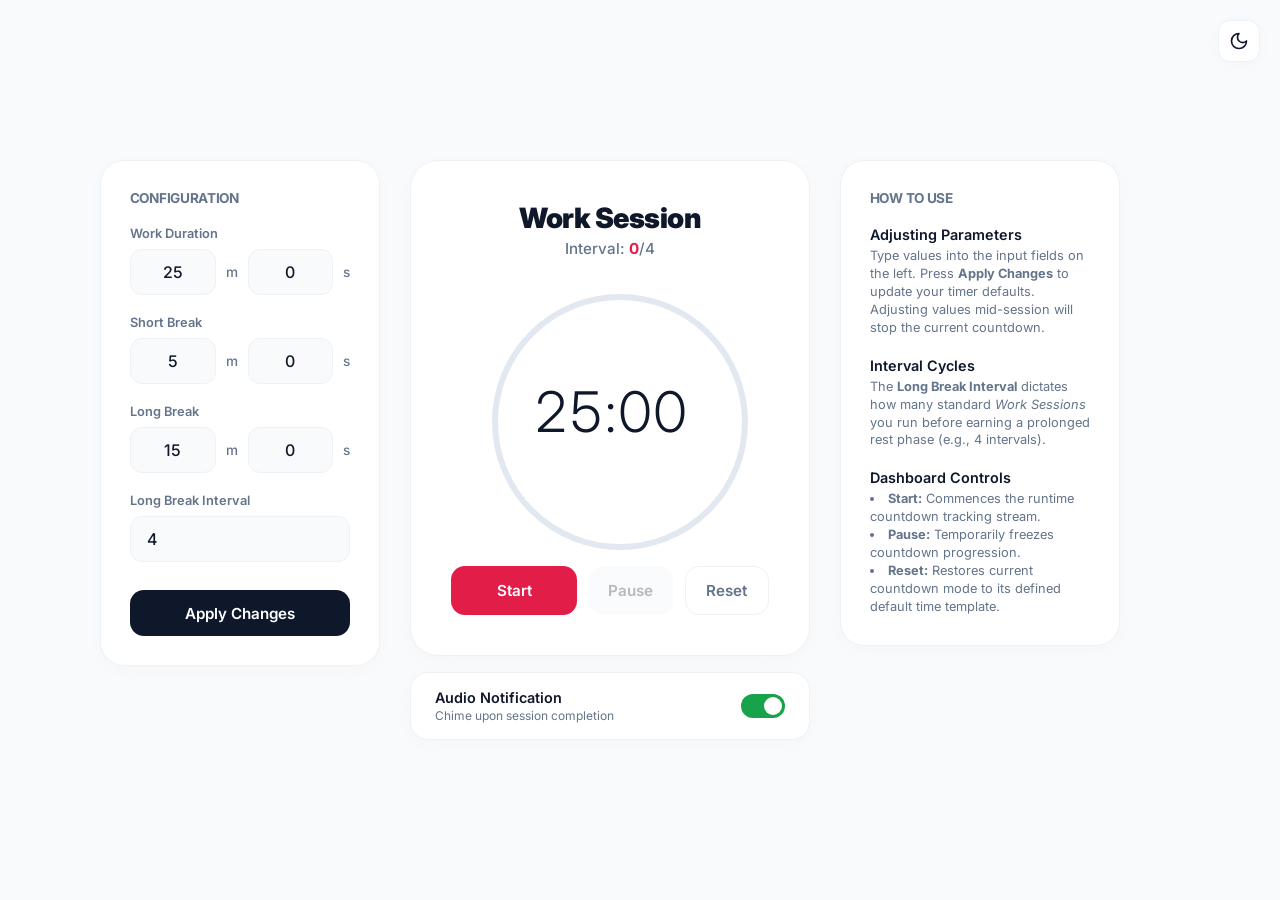
==== src/index.html @ e21da762 "FOLDER MANAGEMENT" ====
<!DOCTYPE html>
<html lang="en">
<head>
    <meta charset="UTF-8">
    <meta name="viewport" content="width=device-width, initial-scale=1.0">
    <title>Pomodoro Timer</title>
    <link rel="stylesheet" href="style.css">
    <link href="https://fonts.googleapis.com/css2?family=Inter:wght@300;400;500;600;700;900&display=swap" rel="stylesheet">
    <link rel="icon" href="/Assets/favicon.png" type="image/png">
</head>
<body>

    <!-- Top Navigation Utility Bar -->
    <div class="utility-bar">
        <button id="theme-toggle-btn" class="util-btn" aria-label="Toggle dark mode">
            <svg class="icon-sun" xmlns="http://www.w3.org/2000/svg" viewBox="0 0 24 24" fill="none" stroke="currentColor" stroke-width="2" stroke-linecap="round" stroke-linejoin="round"><circle cx="12" cy="12" r="4"></circle><path d="M12 2v2M12 20v2M4.93 4.93l1.41 1.41M17.66 17.66l1.41 1.41M2 12h2M20 12h2M6.34 17.66l-1.41 1.41M19.07 4.93l-1.41 1.41"></path></svg>
            <svg class="icon-moon" xmlns="http://www.w3.org/2000/svg" viewBox="0 0 24 24" fill="none" stroke="currentColor" stroke-width="2" stroke-linecap="round" stroke-linejoin="round"><path d="M12 3a6 6 0 0 0 9 9 9 9 0 1 1-9-9Z"></path></svg>
        </button>
    </div>

    <!-- Main Workspace Layout Grid -->
    <div class="workspace-grid">
        
        <!-- Left Column Component: Parameter Configurations -->
        <section class="config-panel">
            <h2 class="section-title">Configuration</h2>
            
            <div class="input-group">
                <label>Work Duration</label>
                <div class="numeric-inputs">
                    <input type="number" id="input-work-min" value="25"><span>m</span>
                    <input type="number" id="input-work-sec" value="0"><span>s</span>
                </div>
            </div>

            <div class="input-group">
                <label>Short Break</label>
                <div class="numeric-inputs">
                    <input type="number" id="input-short-min" value="5"><span>m</span>
                    <input type="number" id="input-short-sec" value="0"><span>s</span>
                </div>
            </div>

            <div class="input-group">
                <label>Long Break</label>
                <div class="numeric-inputs">
                    <input type="number" id="input-long-min" value="15"><span>m</span>
                    <input type="number" id="input-long-sec" value="0"><span>s</span>
                </div>
            </div>

            <div class="input-group">
                <label for="input-target-sessions">Long Break Interval</label>
                <input type="number" id="input-target-sessions" value="4" class="block-field">
            </div>

            <button id="btn-save-settings" class="btn btn-apply">Apply Changes</button>
        </section>

        <!-- Center Column Component: Main Timer Interface -->
        <div class="timer-area">
            <main class="container">
                <header class="timer-header">
                    <h1 id="current-mode">Work Session</h1>
                    <p class="session-count">Interval: <span id="completed-count">0</span>/<span id="target-count-display">4</span></p>
                </header>

                <!-- Dial Progress Interface -->
                <div class="timer-container">
                    <svg class="progress-ring" width="280" height="280">
                        <circle class="progress-ring__background" stroke-width="6" fill="transparent" r="125" cx="140" cy="140"/>
                        <circle class="progress-ring__circle" stroke-width="6" fill="transparent" r="125" cx="140" cy="140"/>
                    </svg>
                    <div class="timer-display" id="time-left">25:00</div>
                </div>

                <!-- Control Button Matrix -->
                <div class="controls">
                    <button id="btn-start" class="btn btn-start">Start</button>
                    <button id="btn-pause" class="btn btn-pause" disabled>Pause</button>
                    <button id="btn-reset" class="btn btn-reset">Reset</button>
                </div>
            </main>

            <!-- Sound Toggle Module -->
            <section class="preferences-panel">
                <div class="preference-row">
                    <div class="preference-info">
                        <span class="preference-title">Audio Notification</span>
                        <span class="preference-desc">Chime upon session completion</span>
                    </div>
                    <label class="switch">
                        <input type="checkbox" id="sound-chk" checked>
                        <span class="slider"></span>
                    </label>
                </div>
            </section>
        </div>

        <!-- Right Column Component: Operational Guide Manual -->
        <section class="guide-panel">
            <h2 class="section-title">How to Use</h2>
            
            <div class="guide-item">
                <h3>Adjusting Parameters</h3>
                <p>Type values into the input fields on the left. Press <strong>Apply Changes</strong> to update your timer defaults. Adjusting values mid-session will stop the current countdown.</p>
            </div>

            <div class="guide-item">
                <h3>Interval Cycles</h3>
                <p>The <strong>Long Break Interval</strong> dictates how many standard <em>Work Sessions</em> you run before earning a prolonged rest phase (e.g., 4 intervals).</p>
            </div>

            <div class="guide-item">
                <h3>Dashboard Controls</h3>
                <ul>
                    <li><strong>Start:</strong> Commences the runtime countdown tracking stream.</li>
                    <li><strong>Pause:</strong> Temporarily freezes countdown progression.</li>
                    <li><strong>Reset:</strong> Restores current countdown mode to its defined default time template.</li>
                </ul>
            </div>
        </section>

    </div>

    <!-- Alarm Audio Element -->
    <audio id="alarm-sound" src="https://assets.mixkit.co/active_storage/sfx/2869/2869-default.wav" preload="auto"></audio>
    <script src="script.js"></script>
</body>
</html>
---- src/style.css ----
/* --- Sophisticated Blackish-Grey Palette Tokens --- */
:root {
    --bg-color: #f8fafc;
    --card-bg: #ffffff;
    --text-main: #0f172a;
    --text-muted: #64748b;
    --ring-bg: #e2e8f0;
    --border-line: #edf2f7;
    
    --btn-pause-bg: #f1f5f9;
    --btn-pause-hover: #e2e8f0;
    --btn-pause-active: #cbd5e1;
    
    /* True Crimson Accent Elements */
    --color-work: #e11d48;
    --color-short: #2563eb;
    --color-long: #16a34a;
    --primary-color: var(--color-work);
    
    --shadow-main: 0 4px 20px rgba(0, 0, 0, 0.02);
    --transition-speed: 0.25s;
}

[data-theme="dark"] {
    /* Pure Black changed to Charcoal Blackish-Grey UI profile */
    --bg-color: #1a1a1e;
    --card-bg: #222227;
    --text-main: #f8fafc;
    --text-muted: #94a3b8;
    --ring-bg: #2e2e36;
    --border-line: #32323b;
    
    --btn-pause-bg: #2e2e36;
    --btn-pause-hover: #3e3e48;
    --btn-pause-active: #4a4a56;
    --shadow-main: 0 10px 30px rgba(0, 0, 0, 0.25);
}

/* --- Base Layout Rules --- */
* {
    box-sizing: border-box;
    margin: 0;
    padding: 0;
}

input[type="number"]::-webkit-outer-spin-button,
input[type="number"]::-webkit-inner-spin-button {
    -webkit-appearance: none;
    margin: 0;
}
input[type="number"] {
    -moz-appearance: textfield;
}

body {
    font-family: 'Inter', sans-serif;
    background-color: var(--bg-color);
    color: var(--text-main);
    min-height: 100vh;
    display: flex;
    justify-content: center;
    align-items: center;
    transition: background-color var(--transition-speed) ease, color var(--transition-speed) ease;
}

/* --- Top Bar Accessories --- */
.utility-bar {
    position: absolute;
    top: 20px;
    right: 20px;
    z-index: 10;
}

.util-btn {
    background: var(--card-bg);
    border: 1px solid var(--border-line);
    color: var(--text-main);
    width: 42px;
    height: 42px;
    border-radius: 12px;
    cursor: pointer;
    display: flex;
    align-items: center;
    justify-content: center;
    box-shadow: var(--shadow-main);
    transition: transform 0.2s ease, background-color var(--transition-speed), border-color var(--transition-speed);
}
.util-btn:hover { transform: scale(1.04); }
.util-btn svg { width: 20px; height: 20px; position: absolute; }

[data-theme="dark"] .icon-moon { opacity: 0; transform: scale(0); }
[data-theme="dark"] .icon-sun { opacity: 1; transform: scale(1); }
html:not([data-theme="dark"]) .icon-sun { opacity: 0; transform: scale(0); }
html:not([data-theme="dark"]) .icon-moon { opacity: 1; transform: scale(1); }

/* --- Layout Adaptive Tri-Column Workspace Grid --- */
.workspace-grid {
    display: grid;
    grid-template-columns: 280px 400px 280px;
    gap: 30px;
    width: 100%;
    max-width: 1120px;
    padding: 40px 20px;
    align-items: start;
}

/* --- Modular Sidebar Panels (Configuration & Instructional Manual) --- */
.config-panel, .guide-panel {
    background: var(--card-bg);
    padding: 1.8rem;
    border-radius: 24px;
    border: 1px solid var(--border-line);
    box-shadow: var(--shadow-main);
    transition: background-color var(--transition-speed), border-color var(--transition-speed);
}

.section-title {
    font-size: 1.15rem;
    font-weight: 700;
    margin-bottom: 1.25rem;
    letter-spacing: -0.3px;
    text-transform: uppercase;
    font-size: 0.85rem;
    color: var(--text-muted);
}

/* Form Settings Styling Components — Refactored for full-width responsive box fitting */
.input-group { 
    display: flex; 
    flex-direction: column; 
    gap: 8px; 
    margin-bottom: 1.25rem; 
}
.input-group label { 
    font-size: 0.8rem; 
    font-weight: 600; 
    color: var(--text-muted); 
}
.numeric-inputs { 
    display: flex; 
    align-items: center; 
    gap: 10px; 
    width: 100%; 
}

.numeric-inputs input {
    flex: 1;
    min-width: 0;
}

.numeric-inputs input, .block-field {
    background: var(--bg-color);
    border: 1px solid var(--border-line);
    color: var(--text-main);
    font-size: 1rem;
    font-weight: 500;
    padding: 0.75rem;
    border-radius: 12px;
    text-align: center;
    font-family: inherit;
    transition: border-color var(--transition-speed), background-color var(--transition-speed);
}
.numeric-inputs input:focus, .block-field:focus { outline: none; border-color: var(--primary-color); }
.block-field { width: 100%; text-align: left; padding-left: 16px; }
.numeric-inputs span { font-size: 0.85rem; color: var(--text-muted); font-weight: 500; user-select: none; }

/* Guide Panel Explanatory Blocks */
.guide-item {
    margin-bottom: 1.25rem;
}
.guide-item:last-child { margin-bottom: 0; }
.guide-item h3 {
    font-size: 0.9rem;
    font-weight: 600;
    margin-bottom: 0.25rem;
}
.guide-item p, .guide-item li {
    font-size: 0.8rem;
    color: var(--text-muted);
    line-height: 1.4;
}
.guide-item ul {
    list-style-position: inside;
    margin-top: 4px;
}

/* --- Center Core Dashboard Component --- */
.timer-area { display: flex; flex-direction: column; gap: 16px; }

.container {
    background: var(--card-bg);
    padding: 2.5rem;
    border-radius: 28px;
    border: 1px solid var(--border-line);
    box-shadow: var(--shadow-main);
    text-align: center;
    transition: background-color var(--transition-speed), border-color var(--transition-speed);
}

.timer-header h1 { font-size: 1.75rem; font-weight: 900; letter-spacing: -0.5px; margin-bottom: 0.25rem; }
.session-count { font-size: 0.95rem; color: var(--text-muted); font-weight: 500; }
#completed-count { color: var(--primary-color); font-weight: 700; }

/* --- Radial Metric Circle Dial Display --- */
.timer-container {
    position: relative;
    width: 260px;
    height: 260px;
    margin: 1.5rem auto;
    display: flex;
    justify-content: center;
    align-items: center;
}

.progress-ring { position: absolute; top: 0; left: 0; transform: rotate(-90deg); }
.progress-ring__background { stroke: var(--ring-bg); transition: stroke var(--transition-speed); }
.progress-ring__circle {
    stroke: var(--primary-color);
    transition: stroke-dashoffset 0.1s linear, stroke var(--transition-speed);
}

.timer-display {
    font-size: 3.5rem;
    font-weight: 300;
    letter-spacing: -1px;
    color: var(--text-main);
    font-variant-numeric: tabular-nums;
}

/* --- Control Command Button Configurations --- */
.controls { display: flex; gap: 12px; }

.btn {
    font-family: 'Inter', sans-serif;
    font-size: 0.95rem;
    font-weight: 600;
    padding: 0.85rem 1.2rem;
    border: none;
    border-radius: 14px;
    cursor: pointer;
    transition: transform 0.08s ease, background-color 0.15s ease, opacity 0.15s ease;
}
.btn:not(:disabled):active { transform: scale(0.96); }

.btn-start { background-color: var(--primary-color); color: white; flex: 2; }
.btn-start:hover:not(:disabled) { opacity: 0.9; }

.btn-pause { background-color: var(--btn-pause-bg); color: var(--text-main); flex: 1; }
.btn-pause:hover:not(:disabled) { background-color: var(--btn-pause-hover); }
.btn-pause:active:not(:disabled) { background-color: var(--btn-pause-active); }

.btn-reset { background-color: transparent; border: 1px solid var(--border-line); color: var(--text-muted); flex: 1; }
.btn-reset:hover { background-color: var(--btn-pause-bg); color: var(--text-main); }

.btn-apply { background-color: var(--text-main); color: var(--card-bg); width: 100%; margin-top: 0.5rem; }
.btn-apply:hover { opacity: 0.85; }

.btn:disabled { opacity: 0.3; cursor: not-allowed; transform: none !important; }

/* --- Notification Toggles Footer Panel --- */
.preferences-panel {
    background: var(--card-bg);
    border-radius: 18px;
    padding: 1rem 1.5rem;
    border: 1px solid var(--border-line);
    box-shadow: var(--shadow-main);
    transition: background-color var(--transition-speed), border-color var(--transition-speed);
}
.preference-row { display: flex; justify-content: space-between; align-items: center; }
.preference-info { display: flex; flex-direction: column; gap: 2px; text-align: left; }
.preference-title { font-size: 0.9rem; font-weight: 600; }
.preference-desc { font-size: 0.75rem; color: var(--text-muted); }

/* Tactile Slider Switch Setup */
.switch { position: relative; display: inline-block; width: 44px; height: 24px; flex-shrink: 0; }
.switch input { opacity: 0; width: 0; height: 0; }
.slider {
    position: absolute; cursor: pointer; top: 0; left: 0; right: 0; bottom: 0;
    background-color: var(--ring-bg);
    border-radius: 24px;
    transition: background-color 0.2s ease;
}
.slider:before {
    position: absolute; content: ""; height: 18px; width: 18px; left: 3px; bottom: 3px;
    background-color: #ffffff;
    border-radius: 50%;
    transition: transform 0.2s cubic-bezier(0.4, 0, 0.2, 1);
}
input:checked + .slider { background-color: var(--color-long); }
input:checked + .slider:before { transform: translateX(20px); }

/* --- Media Breakpoints (Responsive Tablet/Mobile Reflow Mapping) --- */
@media (max-width: 1024px) {
    .workspace-grid {
        grid-template-columns: 100%;
        gap: 24px;
        padding: 80px 20px 40px 20px;
    }
    .config-panel { order: 2; }
    .timer-area { order: 1; }
    .guide-panel { order: 3; }
}

@media (max-width: 480px) {
    .container { padding: 2rem 1.25rem; }
    .timer-container { width: 230px; height: 230px; }
    .progress-ring { width: 230px; height: 230px; }
    .progress-ring circle { cx: 115px; cy: 115px; r: 100px; }
    .timer-display { font-size: 3rem; }
}
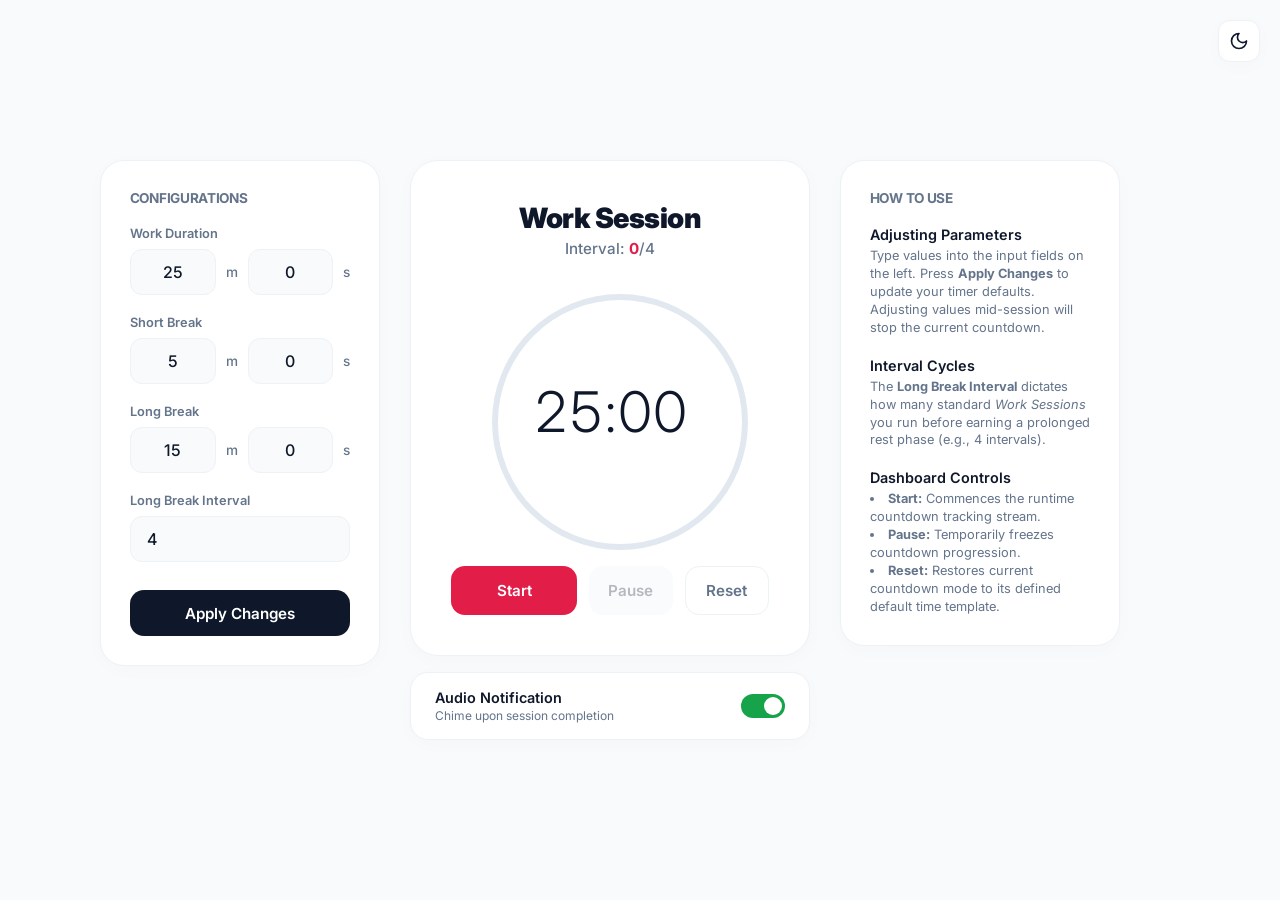
==== commit f3792529: "lil change" ====
--- a/src/index.html
+++ b/src/index.html
@@ -23,7 +23,7 @@
         
         <!-- Left Column Component: Parameter Configurations -->
         <section class="config-panel">
-            <h2 class="section-title">Configuration</h2>
+            <h2 class="section-title">Configurations</h2>
             
             <div class="input-group">
                 <label>Work Duration</label>
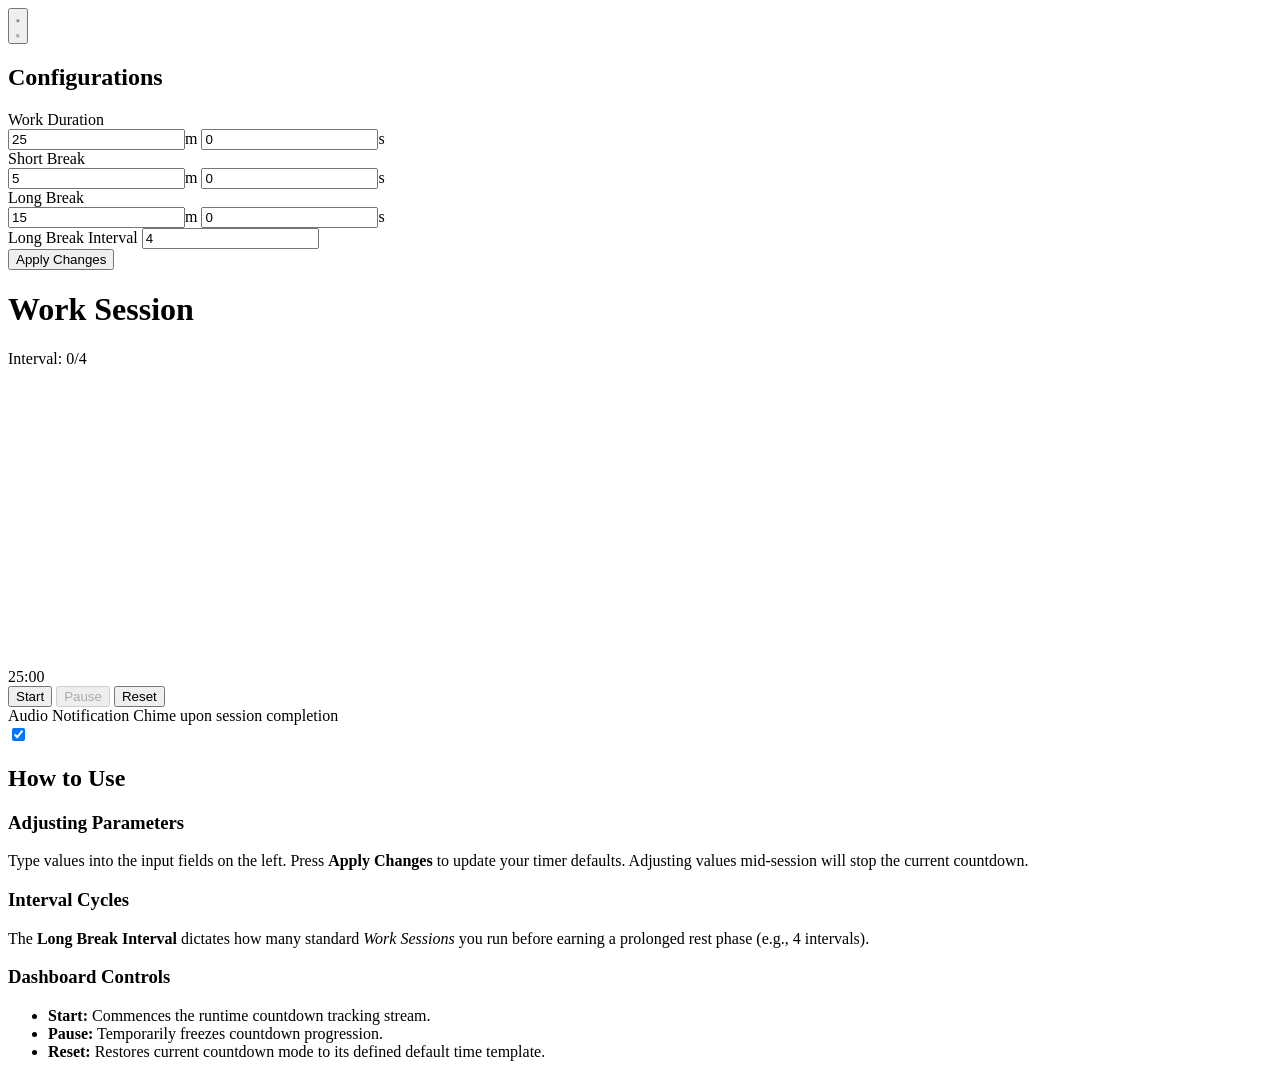
==== commit ee0862ce: "css" ====
--- a/src/index.html
+++ b/src/index.html
@@ -4,9 +4,9 @@
     <meta charset="UTF-8">
     <meta name="viewport" content="width=device-width, initial-scale=1.0">
     <title>Pomodoro Timer</title>
-    <link rel="stylesheet" href="style.css">
+    <link rel="stylesheet" href="src/style.css">
     <link href="https://fonts.googleapis.com/css2?family=Inter:wght@300;400;500;600;700;900&display=swap" rel="stylesheet">
-    <link rel="icon" href="/Assets/favicon.png" type="image/png">
+    <link rel="icon" href="Assets/favicon.png" type="image/png">
 </head>
 <body>
 
